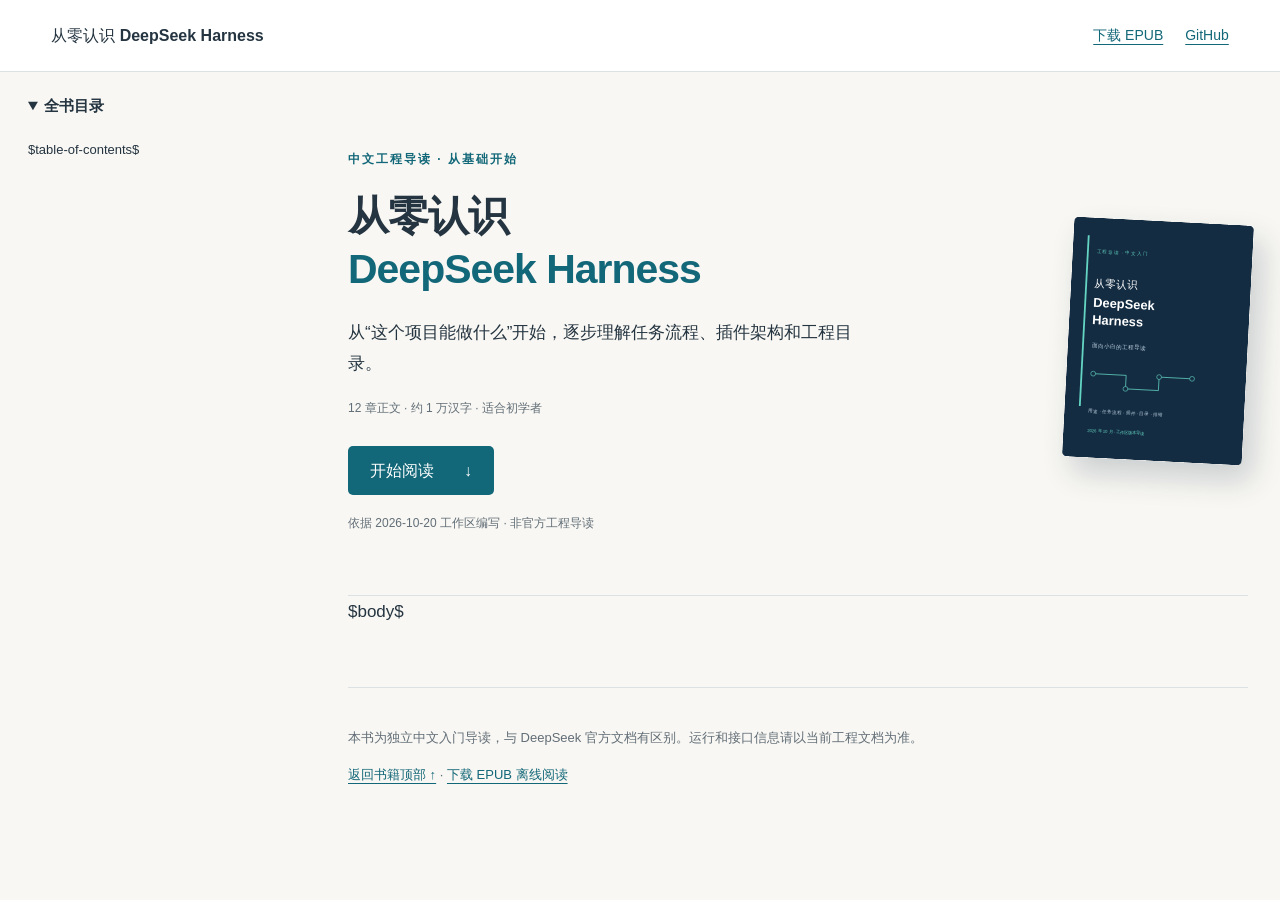
==== site-template.html @ 75a45d5d "Publish beginner guide with online reader and EPUB" ====
<!DOCTYPE html>
<html lang="zh-CN">
<head>
<meta charset="utf-8">
<meta name="viewport" content="width=device-width, initial-scale=1">
<meta name="description" content="一本面向小白的 DeepSeek Harness 中文工程导读：从用途、任务流程到插件架构、目录和排错。支持在线阅读与 EPUB 下载。">
<meta name="theme-color" content="#142c42">
<title>$pagetitle$</title>
<link rel="icon" href="cover.svg" type="image/svg+xml">
<link rel="stylesheet" href="site.css">
</head>
<body>
<a class="skip" href="#book">跳到正文</a>
<header class="topbar"><a class="brand" href="#">从零认识 <strong>DeepSeek Harness</strong></a><nav aria-label="站点导航"><a href="deepseek-harness-book.epub" download>下载 EPUB</a><a href="https://github.com/Aias00/deepseek-harness-book">GitHub</a></nav></header>
<div class="layout">
<aside><details open><summary>全书目录</summary><nav aria-label="章节目录">$table-of-contents$</nav></details></aside>
<main id="book">
<section class="hero" aria-labelledby="book-title"><div><p class="eyebrow">中文工程导读 · 从基础开始</p><h1 id="book-title">从零认识<br><span>DeepSeek Harness</span></h1><p class="lead">从“这个项目能做什么”开始，逐步理解任务流程、插件架构和工程目录。</p><p class="meta">12 章正文 · 约 1 万汉字 · 适合初学者</p><a class="button" href="#前言从哪里开始读">开始阅读 <span aria-hidden="true">↓</span></a><p class="edition">依据 2026-10-20 工作区编写 · 非官方工程导读</p></div><img src="cover.svg" alt="从零认识 DeepSeek Harness 书籍封面" width="240" height="320"></section>
<article>$body$</article>
<footer><p>本书为独立中文入门导读，与 DeepSeek 官方文档有区别。运行和接口信息请以当前工程文档为准。</p><a href="#book">返回书籍顶部 ↑</a> · <a href="deepseek-harness-book.epub" download>下载 EPUB 离线阅读</a></footer>
</main>
</div>
</body>
</html>
---- site.css ----
:root { color-scheme: light dark; --bg:#f8f7f3; --paper:#fff; --ink:#243440; --muted:#626e77; --line:#dce2e4; --accent:#126778; --code:#edf2f4; }
* { box-sizing:border-box; }
html { scroll-behavior:smooth; scroll-padding-top:6rem; }
body { margin:0; background:var(--bg); color:var(--ink); font-family:-apple-system,BlinkMacSystemFont,"Segoe UI","PingFang SC","Microsoft YaHei",sans-serif; line-height:1.85; }
a { color:var(--accent); text-underline-offset:4px; }
a:focus-visible, summary:focus-visible { outline:3px solid #d89026; outline-offset:5px; }
.skip { position:fixed; top:-100px; padding:12px; z-index:10; background:var(--paper); }
.skip:focus { top:0; }
.topbar { position:sticky; top:0; z-index:2; min-height:72px; padding:14px 4vw; display:flex; align-items:center; justify-content:space-between; gap:16px; background:var(--paper); border-bottom:1px solid var(--line); }
.brand { color:var(--ink); text-decoration:none; line-height:1.5; }
.topbar nav { display:flex; gap:22px; font-size:14px; flex-shrink:0; }
.layout { display:grid; grid-template-columns:270px minmax(0,900px); max-width:1330px; margin:auto; gap:50px; padding:0 28px; }
aside { position:sticky; top:94px; height:calc(100dvh - 110px); overflow:auto; padding:20px 16px 30px 0; font-size:13px; }
summary { cursor:pointer; font-weight:700; font-size:15px; margin-bottom:18px; }
aside ul { list-style:none; padding-left:0; }
aside li { margin:8px 0; }
aside li ul { margin:5px 0 12px; padding-left:14px; border-left:1px solid var(--line); }
aside a { text-decoration:none; color:var(--muted); display:block; }
aside a:hover { color:var(--accent); }
main { min-width:0; padding-bottom:60px; }
.hero { display:flex; gap:25px; align-items:center; padding:64px 0 48px; border-bottom:1px solid var(--line); }
.hero>div { flex:1; }
.hero img { width:180px; height:auto; border-radius:5px; box-shadow:10px 15px 30px #142c4233; transform:rotate(3deg); }
.eyebrow { font-size:12px; letter-spacing:2px; color:var(--accent); font-weight:700; }
.hero h1 { font-size:clamp(28px,3.2vw,42px); line-height:1.3; margin:20px 0; letter-spacing:-1px; }
.hero h1 span { color:var(--accent); }
.lead { font-size:17px; max-width:30em; }
.meta,.edition { font-size:12px; color:var(--muted); }
.button { display:inline-flex; gap:30px; padding:10px 22px; background:#126778; color:white; border-radius:5px; text-decoration:none; margin:15px 0 5px; }
article { max-width:760px; font-size:17px; }
article h1 { margin:72px 0 28px; padding-top:20px; border-top:1px solid var(--line); font-size:29px; line-height:1.5; }
article h1:first-child { border-top:0; margin-top:35px; }
article h2 { font-size:21px; margin:35px 0 15px; }
article p { margin:18px 0; }
article li { margin-bottom:10px; }
pre { padding:20px; background:var(--code); border-radius:6px; white-space:pre-wrap; overflow-wrap:anywhere; line-height:1.7; font-size:14px; }
code { font-family:ui-monospace,SFMono-Regular,Consolas,monospace; }
blockquote { margin:24px 0; border-left:3px solid var(--accent); background:var(--code); padding:1px 22px; }
table { width:100%; border-collapse:collapse; font-size:14px; margin:25px 0; }
th,td { border:1px solid var(--line); padding:11px; text-align:left; overflow-wrap:anywhere; }
th { background:var(--code); }
footer { border-top:1px solid var(--line); margin-top:60px; padding-top:25px; color:var(--muted); font-size:13px; }
@media (max-width:1000px) { .layout { gap:24px; grid-template-columns:220px minmax(0,1fr); } .hero img { width:125px; } }
@media (max-width:720px) { html { scroll-padding-top:100px; } .topbar { padding:12px 18px; align-items:flex-start; } .brand { font-size:12px; } .brand strong { display:block; } .topbar nav { gap:14px; font-size:12px; padding-top:8px; } .layout { display:block; padding:0 22px; } aside { position:relative; top:auto; height:auto; padding:20px 0 0; } aside nav { max-height:250px; overflow:auto; border:1px solid var(--line); padding:12px; border-radius:5px; } .hero { padding:32px 0; } .hero img { display:none; } article { font-size:16px; } article h1 { font-size:25px; margin-top:48px; } article h2 { font-size:20px; } th,td { padding:8px; font-size:13px; } }
@media (prefers-color-scheme:dark) { :root { --bg:#15202a; --paper:#1c2a35; --ink:#e2e9ed; --muted:#a6b5bf; --line:#354550; --accent:#7ed9d0; --code:#20313e; } }
@media (prefers-reduced-motion:reduce) { html { scroll-behavior:auto; } }
@media print { .topbar,aside,.button { display:none; } .layout { display:block; } .hero img { display:none; } body { color:#111; background:#fff; } article { max-width:none; } article h1 { break-before:page; } }
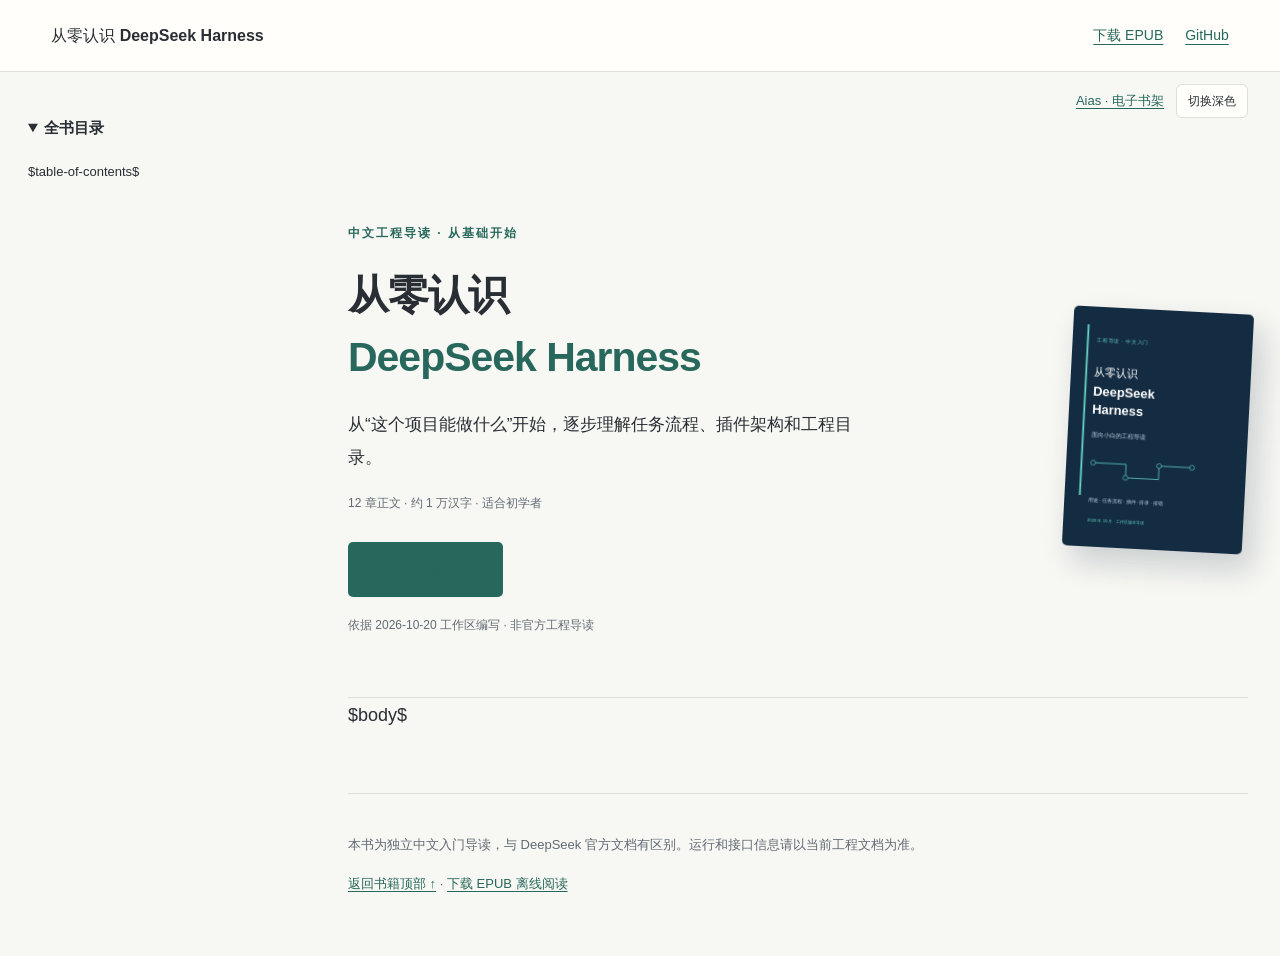
==== commit 28d22f1c: "Standardize reader typography and add persistent theme switch" ====
--- a/site-template.html
+++ b/site-template.html
@@ -8,6 +8,7 @@
 <title>$pagetitle$</title>
 <link rel="icon" href="cover.svg" type="image/svg+xml">
 <link rel="stylesheet" href="site.css">
+<script src="reader.js" defer></script>
 </head>
 <body>
 <a class="skip" href="#book">跳到正文</a>
--- a/site.css
+++ b/site.css
@@ -45,3 +45,183 @@
 @media (prefers-color-scheme:dark) { :root { --bg:#15202a; --paper:#1c2a35; --ink:#e2e9ed; --muted:#a6b5bf; --line:#354550; --accent:#7ed9d0; --code:#20313e; } }
 @media (prefers-reduced-motion:reduce) { html { scroll-behavior:auto; } }
 @media print { .topbar,aside,.button { display:none; } .layout { display:block; } .hero img { display:none; } body { color:#111; background:#fff; } article { max-width:none; } article h1 { break-before:page; } }
+
+/* BEGIN AIAS SHARED READER */
+/* Aias Reader 1.0 — vendored into each book; no remote assets required. */
+@media screen {
+  :root {
+    --reader-page: #f7f7f3 !important;
+    --reader-surface: #fffefa !important;
+    --reader-text: #292e34 !important;
+    --reader-muted: #626b74 !important;
+    --reader-line: #dedfd9 !important;
+    --reader-accent: #28685c !important;
+    --reader-soft: #eaf0eb !important;
+    --reader-code: #eff0ec !important;
+    --reader-keyword: #73579d !important;
+    --reader-string: #28685c !important;
+    --reader-number: #955028 !important;
+    color-scheme: light !important;
+  }
+  :root[data-theme="dark"], body.dark, body[data-md-color-scheme="slate"] {
+    --reader-page: #1c1f24 !important;
+    --reader-surface: #22262c !important;
+    --reader-text: #d7dce2 !important;
+    --reader-muted: #a0a8b3 !important;
+    --reader-line: #3b414a !important;
+    --reader-accent: #91c5b5 !important;
+    --reader-soft: #2b3835 !important;
+    --reader-code: #282d34 !important;
+    --reader-keyword: #c6afe8 !important;
+    --reader-string: #a4c6a0 !important;
+    --reader-number: #dfb385 !important;
+    color-scheme: dark !important;
+  }
+  /* Adapt the existing readers without changing their content or navigation. */
+  :root, body {
+    --bg: var(--reader-page) !important;
+    --page-bg: var(--reader-page) !important;
+    --paper: var(--reader-surface) !important;
+    --surface: var(--reader-surface) !important;
+    --panel: var(--reader-surface) !important;
+    --surface-muted: var(--reader-code) !important;
+    --ink: var(--reader-text) !important;
+    --fg: var(--reader-text) !important;
+    --text: var(--reader-text) !important;
+    --heading: var(--reader-text) !important;
+    --muted: var(--reader-muted) !important;
+    --line: var(--reader-line) !important;
+    --accent: var(--reader-accent) !important;
+    --accent-hover: var(--reader-accent) !important;
+    --accent-soft: var(--reader-soft) !important;
+    --code: var(--reader-code) !important;
+    --code-bg: var(--reader-code) !important;
+    --focus: var(--reader-accent) !important;
+    --header-bg: var(--reader-page) !important;
+    --md-default-bg-color: var(--reader-page) !important;
+    --md-default-fg-color: var(--reader-text) !important;
+    --md-default-fg-color--light: var(--reader-muted) !important;
+    --md-default-fg-color--lighter: var(--reader-line) !important;
+    --md-primary-fg-color: var(--reader-surface) !important;
+    --md-primary-bg-color: var(--reader-text) !important;
+    --md-accent-fg-color: var(--reader-accent) !important;
+    --md-typeset-color: var(--reader-text) !important;
+    --md-typeset-a-color: var(--reader-accent) !important;
+    --md-code-bg-color: var(--reader-code) !important;
+    --md-code-fg-color: var(--reader-text) !important;
+    --md-code-hl-comment-color: var(--reader-muted) !important;
+    --md-code-hl-keyword-color: var(--reader-keyword) !important;
+    --md-code-hl-string-color: var(--reader-string) !important;
+    --md-code-hl-number-color: var(--reader-number) !important;
+  }
+  html { -webkit-text-size-adjust: 100%; scrollbar-color: var(--reader-line) var(--reader-page); }
+  body {
+    background: var(--reader-page) !important;
+    color: var(--reader-text) !important;
+    font-family: -apple-system, BlinkMacSystemFont, "Segoe UI", "PingFang SC", "Hiragino Sans GB", "Microsoft YaHei", sans-serif !important;
+    -webkit-font-smoothing: antialiased;
+  }
+  ::selection { background: var(--reader-accent); color: var(--reader-page); }
+  :focus-visible { outline: 2px solid var(--reader-accent); outline-offset: 4px; }
+  :is(main, article, .prose, .book-content, #book, .md-typeset, .aias-basic-reader) {
+    font-family: inherit;
+    font-size: var(--reader-size, var(--body-size, var(--reading-size, var(--size, 18px)))) !important;
+    line-height: 1.95;
+    overflow-wrap: break-word;
+  }
+  :is(main, article, .prose, .book-content, #book, .md-typeset, .aias-basic-reader) :is(h1, h2, h3, h4) {
+    color: var(--reader-text) !important;
+    font-family: inherit;
+    line-height: 1.5;
+    font-weight: 650;
+  }
+  :is(main, article, .prose, .book-content, #book, .md-typeset, .aias-basic-reader) p { text-align: start; }
+  :is(main, article, .prose, .book-content, #book, .md-typeset, .aias-basic-reader) a {
+    color: var(--reader-accent) !important;
+    text-decoration-color: var(--reader-accent);
+    text-underline-offset: .2em;
+    overflow-wrap: anywhere;
+  }
+  :is(main, article, .prose, .book-content, #book, .md-typeset, .aias-basic-reader) pre {
+    background: var(--reader-code) !important;
+    color: var(--reader-text) !important;
+    border: 1px solid var(--reader-line) !important;
+    border-radius: 8px;
+    max-width: 100%;
+    overflow-x: auto;
+    white-space: pre;
+    overflow-wrap: normal;
+    line-height: 1.75;
+    tab-size: 4;
+    scrollbar-width: thin;
+  }
+  :is(main, article, .prose, .book-content, #book, .md-typeset, .aias-basic-reader) code {
+    font-family: "SFMono-Regular", Consolas, "Liberation Mono", Menlo, monospace;
+    font-variant-ligatures: none;
+  }
+  :is(main, article, .prose, .book-content, #book, .md-typeset, .aias-basic-reader) :not(pre) > code {
+    background: var(--reader-code) !important;
+    color: var(--reader-text) !important;
+    border-radius: 4px;
+    padding: .12em .3em;
+  }
+  :is(main, article, .prose, .book-content, #book, .md-typeset, .aias-basic-reader) pre code {
+    background: transparent !important;
+    color: inherit !important;
+    padding: 0;
+    white-space: pre;
+    overflow-wrap: normal;
+  }
+  :is(main, article, .prose, .book-content, #book, .md-typeset, .aias-basic-reader) pre code span { color: inherit !important; }
+  :is(main, article, .prose, .book-content, #book, .md-typeset, .aias-basic-reader) pre code :is(.kw, .cf, .dt, .bu, .fu, .k, .kn, .kd, .kc, .kt) { color: var(--reader-keyword) !important; }
+  :is(main, article, .prose, .book-content, #book, .md-typeset, .aias-basic-reader) pre code :is(.st, .ch, .vs, .s, .s1, .s2) { color: var(--reader-string) !important; }
+  :is(main, article, .prose, .book-content, #book, .md-typeset, .aias-basic-reader) pre code :is(.dv, .bn, .fl, .mi, .mf) { color: var(--reader-number) !important; }
+  :is(main, article, .prose, .book-content, #book, .md-typeset, .aias-basic-reader) pre code :is(.co, .cv, .an, .do, .c, .c1, .cm, .cp) { color: var(--reader-muted) !important; font-style: normal; }
+  :is(main, article, .prose, .book-content, #book, .md-typeset, .aias-basic-reader) blockquote {
+    background: var(--reader-soft) !important;
+    color: var(--reader-text) !important;
+    border-left: 3px solid var(--reader-accent) !important;
+  }
+  :is(main, article, .prose, .book-content, #book, .md-typeset, .aias-basic-reader) :is(th, td) { border-color: var(--reader-line) !important; }
+  :is(main, article, .prose, .book-content, #book, .md-typeset, .aias-basic-reader) th { background: var(--reader-code) !important; color: var(--reader-text) !important; }
+  :is(main, article, .prose, .book-content, #book, .md-typeset, .aias-basic-reader) :is(img, svg) { max-width: 100%; height: auto; }
+  :is(.sidebar, #sidebar, .book-sidebar, .md-sidebar, .mobile-header, .mobile-menu nav) {
+    background: var(--reader-surface) !important;
+    color: var(--reader-text) !important;
+    border-color: var(--reader-line) !important;
+  }
+  :is(aside, .sidebar, .md-sidebar) a { color: var(--reader-muted); }
+  :is(aside, .sidebar, .md-sidebar) a:hover,
+  :is(aside, .sidebar, .md-sidebar) a[aria-current] { color: var(--reader-accent) !important; background: var(--reader-soft) !important; }
+  :is(.brand-title, .brand-subtitle, .nav-number, .sidebar-brand .eyebrow, .edition) { color: var(--reader-muted) !important; }
+  :is(.primary-action, .button-primary, .primary-button, .start, .hero .button) {
+    background: var(--reader-accent) !important;
+    color: var(--reader-page) !important;
+    border-color: var(--reader-accent) !important;
+  }
+  .contents-list a:hover { background: var(--reader-soft) !important; }
+  .aias-basic-reader > #title-block-header { display: none; }
+  .aias-basic-reader #TOC:not(:has(a)) { display: none; }
+  .aias-basic-reader h1 { font-size: 1.7em; margin-top: 1.4em; }
+  .aias-basic-reader blockquote { margin-inline: 0; padding: .5em 1.1em; }
+  .aias-reader-tools { display: flex; flex-wrap: wrap; align-items: center; justify-content: flex-end; gap: 12px; padding: 12px 0; margin: 0 0 16px; font-size: 13px; }
+  .aias-reader-tools a { color: var(--reader-muted); }
+  .aias-reader-theme {
+    color: var(--reader-text) !important;
+    background: var(--reader-surface) !important;
+    border: 1px solid var(--reader-line) !important;
+    border-radius: 6px;
+    padding: 7px 11px;
+    font: inherit;
+    font-size: 12px;
+    line-height: 1.5;
+    min-height: 34px;
+    cursor: pointer;
+  }
+  @media (max-width: 680px) {
+    :is(main, article, .prose, .book-content, #book, .md-typeset, .aias-basic-reader) {
+      font-size: var(--reader-size, var(--body-size, var(--reading-size, var(--size, 17px)))) !important;
+    }
+  }
+}
+/* END AIAS SHARED READER */
